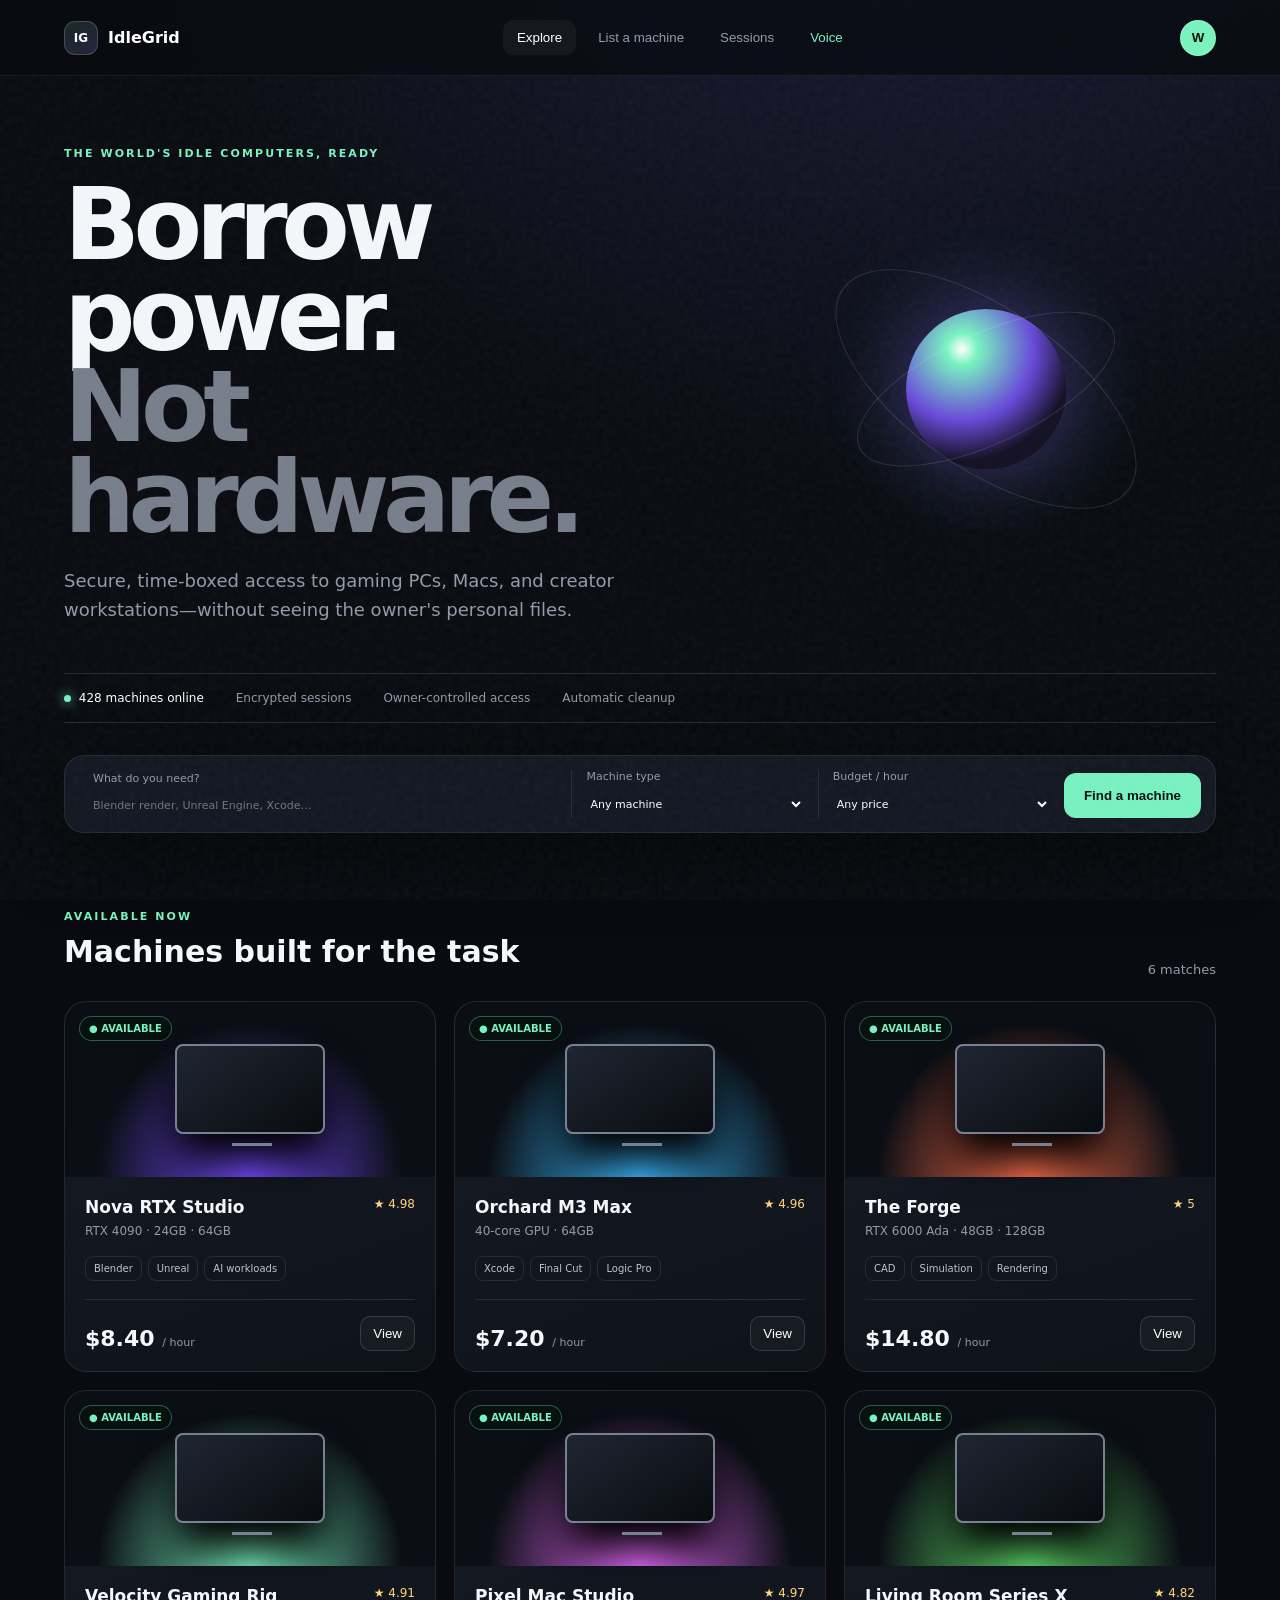
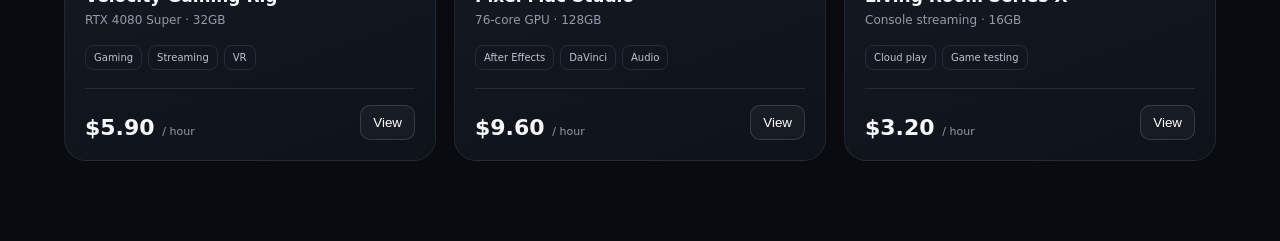
==== index.html @ f6d73a6f "Initial publication" ====
<!doctype html>
<html lang="en">
<head>
  <meta charset="UTF-8" />
  <meta name="viewport" content="width=device-width, initial-scale=1.0" />
  <meta name="theme-color" content="#090b10" />
  <title>IdleGrid — Borrow powerful machines by the hour</title>
  <link rel="stylesheet" href="styles.css" />
  <link rel="stylesheet" href="voice.css" />
</head>
<body>
  <div class="noise"></div>
  <header class="topbar">
    <a class="brand" href="#market"><span class="brand-mark">IG</span><span>IdleGrid</span></a>
    <nav>
      <button class="nav-link active" data-route="market">Explore</button>
      <button class="nav-link" data-route="earn">List a machine</button>
      <button class="nav-link" data-route="sessions">Sessions</button>
      <button class="nav-link voice-nav" data-route="voice">Voice</button>
    </nav>
    <button class="avatar" aria-label="Account">W</button>
  </header>

  <main>
    <section id="market" class="route active">
      <div class="hero">
        <div>
          <p class="eyebrow">THE WORLD'S IDLE COMPUTERS, READY</p>
          <h1>Borrow power.<br><span>Not hardware.</span></h1>
          <p class="hero-copy">Secure, time-boxed access to gaming PCs, Macs, and creator workstations—without seeing the owner's personal files.</p>
        </div>
        <div class="orb-wrap" aria-hidden="true"><div class="orb"></div><div class="orbit one"></div><div class="orbit two"></div></div>
      </div>

      <div class="trust-row">
        <span><i class="pulse"></i> 428 machines online</span>
        <span>Encrypted sessions</span><span>Owner-controlled access</span><span>Automatic cleanup</span>
      </div>

      <div class="search-panel">
        <label>What do you need?
          <input id="searchInput" type="search" placeholder="Blender render, Unreal Engine, Xcode…" />
        </label>
        <label>Machine type
          <select id="typeFilter"><option value="all">Any machine</option><option>Windows</option><option>Mac</option><option>Console</option></select>
        </label>
        <label>Budget / hour
          <select id="priceFilter"><option value="999">Any price</option><option value="5">Under $5</option><option value="10">Under $10</option><option value="20">Under $20</option></select>
        </label>
        <button id="searchBtn" class="primary">Find a machine</button>
      </div>

      <div class="section-head"><div><p class="eyebrow">AVAILABLE NOW</p><h2>Machines built for the task</h2></div><span id="resultCount"></span></div>
      <div id="machineGrid" class="machine-grid"></div>
    </section>

    <section id="earn" class="route">
      <div class="page-head"><p class="eyebrow">HOST ON IDLEGRID</p><h1>Put your idle machine to work.</h1><p>Choose when it is available. IdleGrid estimates demand, isolates guest sessions, and calculates your payout.</p></div>
      <div class="split">
        <form id="hostForm" class="glass form-card">
          <h2>List your machine</h2>
          <div class="field-grid">
            <label>Display name<input name="name" required placeholder="Studio Mac Ultra" /></label>
            <label>Device type<select name="type"><option>Windows</option><option>Mac</option><option>Console</option></select></label>
            <label>CPU<input name="cpu" required placeholder="Apple M3 Max" /></label>
            <label>GPU<input name="gpu" required placeholder="40-core GPU" /></label>
            <label>Memory (GB)<input name="ram" type="number" min="8" value="32" required /></label>
            <label>Availability / week<input name="hours" type="number" min="1" max="168" value="30" required /></label>
          </div>
          <label>Best for<input name="tasks" required placeholder="Video editing, Xcode, 3D rendering" /></label>
          <label class="check"><input name="isolated" type="checkbox" required /> I can enable a separate guest account or isolated virtual machine.</label>
          <button class="primary wide" type="submit">Calculate & publish</button>
          <p class="fine">Listings are saved on this device for demonstration. Identity, hardware, and network checks are required before a real listing goes live.</p>
        </form>
        <aside class="earn-card">
          <p class="eyebrow">ESTIMATED HOST EARNINGS</p><div class="big-number"><span>$</span><strong id="earnings">182</strong><small>/ month</small></div>
          <input id="earnSlider" type="range" min="5" max="80" value="30" />
          <div class="range-label"><span>5 hrs/week</span><span>80 hrs/week</span></div>
          <div class="economics"><div><span>Guest pays</span><b>$7.60/hr</b></div><div><span>You receive</span><b>$5.70/hr</b></div><div><span>IdleGrid</span><b>$1.90/hr</b></div></div>
          <p class="fine">Estimate uses a 75% host payout and expected utilization. Electricity and taxes are the host's responsibility.</p>
        </aside>
      </div>
    </section>

    <section id="sessions" class="route">
      <div class="page-head"><p class="eyebrow">YOUR ACTIVITY</p><h1>Sessions</h1><p>Bookings remain locked until the owner machine and approved remote-access provider are online.</p></div>
      <div id="sessionList" class="session-list"></div>
    </section>
    <section id="voice" class="route">
      <div class="page-head"><p class="eyebrow">IDLEGRID VOICE</p><h1>Listen to the plan.</h1><p>Hear the marketing forecast, advertising budget, and recommended launch strategy.</p></div>
      <div class="voice-panel"><button class="voice-orb" id="voiceOrb" aria-label="Play or pause reply"><span>▶</span></button><div class="voice-content"><p class="eyebrow">READ ALOUD</p><h2>IdleGrid marketing forecast</h2>
        <textarea id="voiceText" aria-label="Text to read aloud">IdleGrid's realistic twelve-month target is ten to fifteen thousand dollars in monthly recurring revenue. That assumes seven hundred fifty monthly renters, eight booked hours per renter, an average price of seven dollars and sixty cents per hour, and a twenty-five percent platform fee. This produces approximately eleven thousand four hundred dollars in monthly platform revenue. For a secure ninety-day pilot, plan on approximately one hundred fifty thousand dollars in total capital, including thirty thousand dollars for advertising and creative testing. Start by advertising on Reddit, YouTube creator channels, Google Search, TikTok, and Instagram. Recruit twenty-five to fifty verified machine owners before spending heavily to acquire renters. Focus first on Blender rendering, Unreal Engine builds, video exports, Xcode development, and high-end PC gaming. Scale advertising only after repeat bookings, successful sessions, and customer acquisition costs prove the business model.</textarea>
        <audio id="replyAudio" src="idlegrid-marketing-reply.wav" preload="metadata" controls></audio>
        <div class="voice-actions"><button id="playVoice" class="primary">▶ Play reply</button><button id="stopVoice" class="mini-btn">■ Stop</button><span class="voice-name">Microsoft David Desktop</span></div><p id="voiceStatus" class="fine">Audio loaded. Press Play to listen.</p></div></div>
    </section>
  </main>

  <div id="modal" class="modal" role="dialog" aria-modal="true" aria-labelledby="modalTitle" hidden>
    <div class="modal-card"><button id="closeModal" class="close" aria-label="Close">×</button><div id="modalBody"></div></div>
  </div>
  <div id="toast" class="toast" role="status"></div>
  <script src="app.js?v=2"></script>
  <script src="voice-player.js?v=2"></script>
</body>
</html>
---- styles.css ----
:root{--bg:#090b10;--card:#11151d;--card2:#171c26;--text:#f5f7fb;--muted:#929bab;--line:#252c39;--mint:#79f2c0;--purple:#a98cff;--orange:#ffb66e}*{box-sizing:border-box}html{scroll-behavior:smooth}body{margin:0;background:radial-gradient(circle at 70% -20%,#202044 0,transparent 36%),var(--bg);color:var(--text);font-family:Inter,ui-sans-serif,system-ui,-apple-system,Segoe UI,sans-serif;min-height:100vh}.noise{position:fixed;inset:0;opacity:.045;pointer-events:none;background-image:url("data:image/svg+xml,%3Csvg viewBox='0 0 180 180' xmlns='http://www.w3.org/2000/svg'%3E%3Cfilter id='n'%3E%3CfeTurbulence type='fractalNoise' baseFrequency='.8' numOctaves='4' stitchTiles='stitch'/%3E%3C/filter%3E%3Crect width='100%25' height='100%25' filter='url(%23n)'/%3E%3C/svg%3E")}.topbar{height:76px;display:flex;align-items:center;justify-content:space-between;padding:0 max(24px,5vw);border-bottom:1px solid #ffffff12;backdrop-filter:blur(20px);position:sticky;top:0;z-index:20;background:#090b10bb}.brand{display:flex;gap:10px;align-items:center;color:#fff;text-decoration:none;font-weight:750}.brand-mark{display:grid;place-items:center;width:34px;height:34px;border:1px solid #ffffff2b;border-radius:11px;background:linear-gradient(135deg,#79f2c022,#a98cff33);font-size:12px}.topbar nav{display:flex;gap:8px}.nav-link{border:0;background:transparent;color:var(--muted);padding:10px 14px;border-radius:10px;cursor:pointer}.nav-link:hover,.nav-link.active{color:#fff;background:#ffffff0b}.avatar{width:36px;height:36px;border-radius:50%;border:1px solid #ffffff33;color:#111;background:var(--mint);font-weight:800}.route{display:none;max-width:1320px;margin:auto;padding:0 max(24px,5vw) 80px}.route.active{display:block}.hero{min-height:430px;display:grid;grid-template-columns:1.2fr .8fr;align-items:center;padding:60px 0 30px}.eyebrow{font-size:11px;letter-spacing:.19em;font-weight:800;color:var(--mint)}h1{font-size:clamp(54px,7.8vw,108px);line-height:.91;letter-spacing:-.065em;margin:20px 0 24px;max-width:900px}h1 span{color:#777e8c}.hero-copy,.page-head>p:last-child{font-size:18px;line-height:1.6;color:var(--muted);max-width:650px}.orb-wrap{height:330px;position:relative;display:grid;place-items:center}.orb{width:160px;height:160px;border-radius:50%;background:radial-gradient(circle at 35% 25%,#fff 0,#79f2c0 10%,#694bd8 45%,#161326 70%);box-shadow:0 0 80px #7e5cff66,0 0 160px #79f2c022;animation:float 5s ease-in-out infinite}.orbit{position:absolute;border:1px solid #ffffff20;border-radius:50%;transform:rotate(-25deg)}.orbit.one{width:280px;height:110px}.orbit.two{width:350px;height:160px;transform:rotate(35deg)}@keyframes float{50%{transform:translateY(-16px) scale(1.03)}}.trust-row{border-top:1px solid var(--line);border-bottom:1px solid var(--line);padding:17px 0;display:flex;gap:32px;color:var(--muted);font-size:12px;flex-wrap:wrap}.trust-row span:first-child{color:#fff}.pulse{display:inline-block;width:7px;height:7px;background:var(--mint);border-radius:50%;box-shadow:0 0 12px var(--mint);margin-right:4px}.search-panel{margin:32px 0 66px;background:#121721;border:1px solid #ffffff14;border-radius:20px;padding:14px;display:grid;grid-template-columns:2fr 1fr 1fr auto;align-items:end;box-shadow:0 20px 70px #0008}.search-panel label,.form-card label{font-size:11px;color:var(--muted);display:grid;gap:8px;padding:0 14px}.search-panel label+label{border-left:1px solid var(--line)}input,select{font:inherit;color:#fff;background:transparent;border:0;outline:0;padding:6px 0}select option{background:#171c26}.primary{background:var(--mint);color:#08110e;border:0;border-radius:12px;padding:15px 20px;font-weight:800;cursor:pointer;transition:.2s}.primary:hover{transform:translateY(-2px);box-shadow:0 10px 30px #79f2c033}.section-head{display:flex;align-items:end;justify-content:space-between;margin-bottom:24px}.section-head h2,.form-card h2{font-size:30px;margin:8px 0}.section-head>span{color:var(--muted);font-size:13px}.machine-grid{display:grid;grid-template-columns:repeat(3,1fr);gap:18px}.machine{background:linear-gradient(160deg,#171c26,#0e1219);border:1px solid #ffffff13;border-radius:22px;overflow:hidden;transition:.25s;cursor:pointer}.machine:hover{transform:translateY(-5px);border-color:#79f2c055}.machine-visual{height:175px;position:relative;display:grid;place-items:center;background:radial-gradient(circle at 50% 100%,var(--glow),transparent 60%),#0b0e14}.device{width:150px;height:90px;border:2px solid #778192;border-radius:8px;background:linear-gradient(145deg,#1f2631,#090b10);box-shadow:0 25px 40px #000;position:relative}.device:after{content:"";position:absolute;bottom:-14px;left:55px;width:40px;height:12px;border-bottom:3px solid #778192}.status{position:absolute;top:14px;left:14px;padding:6px 9px;background:#07130fdd;border:1px solid #79f2c055;color:var(--mint);border-radius:20px;font-size:10px;font-weight:800}.machine-body{padding:20px}.machine-top{display:flex;justify-content:space-between;gap:10px}.machine h3{margin:0 0 7px;font-size:17px}.machine .spec{color:var(--muted);font-size:12px}.rating{font-size:12px;color:#ffd27c}.tags{display:flex;gap:6px;flex-wrap:wrap;margin:18px 0}.tag{font-size:10px;border:1px solid var(--line);padding:6px 8px;border-radius:8px;color:#bdc4d0}.price-row{display:flex;align-items:end;justify-content:space-between;border-top:1px solid var(--line);padding-top:16px}.price{font-size:22px;font-weight:800}.price small{font-size:11px;color:var(--muted);font-weight:400}.mini-btn{border:1px solid #ffffff24;background:#ffffff09;color:#fff;padding:9px 12px;border-radius:10px;cursor:pointer}.page-head{padding:80px 0 44px}.page-head h1{font-size:clamp(48px,6vw,80px)}.split{display:grid;grid-template-columns:1.4fr .8fr;gap:24px}.glass,.earn-card{background:#11151ddd;border:1px solid #ffffff14;border-radius:24px;padding:30px}.field-grid{display:grid;grid-template-columns:1fr 1fr;gap:18px}.form-card label{padding:0}.form-card input,.form-card select{background:#090c12;border:1px solid var(--line);border-radius:10px;padding:13px;margin-bottom:15px}.check{display:flex!important;grid-template-columns:auto 1fr!important;align-items:center;margin:10px 0 20px}.check input{margin:0}.wide{width:100%}.fine{color:#727c8c;font-size:11px;line-height:1.5}.earn-card{background:linear-gradient(150deg,#1b2230,#14131f);height:max-content;position:sticky;top:100px}.big-number{display:flex;align-items:baseline;margin:25px 0}.big-number span{font-size:28px;color:var(--mint)}.big-number strong{font-size:72px;letter-spacing:-.07em}.big-number small{color:var(--muted);margin-left:8px}.earn-card input{width:100%;accent-color:var(--mint)}.range-label{display:flex;justify-content:space-between;color:var(--muted);font-size:10px}.economics{margin:28px 0}.economics div{display:flex;justify-content:space-between;padding:13px 0;border-bottom:1px solid var(--line);color:var(--muted);font-size:13px}.economics b{color:#fff}.session-list{display:grid;gap:14px}.session{display:flex;align-items:center;justify-content:space-between;gap:20px;padding:22px;background:var(--card);border:1px solid var(--line);border-radius:18px}.session p{margin:5px 0;color:var(--muted);font-size:12px}.badge{font-size:10px;padding:7px 9px;border-radius:20px;background:#ffb66e16;color:var(--orange);border:1px solid #ffb66e44}.empty{text-align:center;padding:70px;border:1px dashed var(--line);border-radius:20px;color:var(--muted)}.modal{position:fixed;inset:0;background:#020307cc;backdrop-filter:blur(12px);z-index:50;display:grid;place-items:center;padding:20px}.modal[hidden]{display:none}.modal-card{width:min(560px,100%);max-height:90vh;overflow:auto;background:#151a23;border:1px solid #ffffff20;border-radius:24px;padding:34px;position:relative;box-shadow:0 30px 100px #000}.close{position:absolute;right:18px;top:14px;border:0;background:transparent;color:#fff;font-size:30px;cursor:pointer}.modal h2{font-size:31px;margin:10px 0}.booking-summary{background:#0b0e14;border-radius:14px;padding:16px;margin:20px 0}.booking-summary div{display:flex;justify-content:space-between;padding:8px;color:var(--muted)}.booking-summary b{color:#fff}.duration{display:grid;grid-template-columns:repeat(4,1fr);gap:8px}.duration button{border:1px solid var(--line);background:transparent;color:#fff;border-radius:9px;padding:10px;cursor:pointer}.duration button.active{border-color:var(--mint);color:var(--mint);background:#79f2c011}.warning{padding:13px;border-radius:10px;background:#ffb66e10;border:1px solid #ffb66e33;color:#e9bb8c;font-size:12px;line-height:1.5}.toast{position:fixed;right:24px;bottom:24px;background:#f5f7fb;color:#101218;padding:14px 18px;border-radius:12px;font-weight:700;transform:translateY(100px);opacity:0;transition:.3s;z-index:80}.toast.show{transform:none;opacity:1}@media(max-width:850px){.topbar nav{display:none}.hero{grid-template-columns:1fr}.orb-wrap{display:none}.search-panel{grid-template-columns:1fr}.search-panel label+label{border-left:0;border-top:1px solid var(--line);padding-top:12px}.machine-grid{grid-template-columns:1fr 1fr}.split{grid-template-columns:1fr}.earn-card{position:static}}@media(max-width:560px){.machine-grid,.field-grid{grid-template-columns:1fr}.hero{min-height:370px}.route{padding-inline:18px}.trust-row{gap:14px}.session{align-items:flex-start;flex-direction:column}h1{font-size:54px}}
---- voice.css ----
.voice-nav{color:var(--mint)!important}.voice-panel{display:grid;grid-template-columns:320px 1fr;gap:38px;align-items:center;background:linear-gradient(145deg,#171d29,#10131a);border:1px solid #ffffff18;border-radius:28px;padding:42px;box-shadow:0 30px 100px #0006}.voice-orb{border:0;color:white;width:260px;height:260px;border-radius:50%;display:grid;place-items:center;background:radial-gradient(circle at 35% 30%,#fff 0,#79f2c0 8%,#6851d8 42%,#17142c 68%);box-shadow:0 0 70px #805df466,0 0 140px #79f2c022;cursor:pointer;transition:.25s}.voice-orb span{font-size:44px;margin-left:8px;text-shadow:0 3px 15px #000}.voice-orb.speaking{animation:speak 1.3s ease-in-out infinite}.voice-content h2{font-size:34px;margin:8px 0 18px}.voice-content textarea{width:100%;min-height:230px;resize:vertical;border:1px solid var(--line);border-radius:15px;background:#090c12;color:#c4ccd8;padding:18px;line-height:1.6;font:inherit}.voice-actions{display:flex;gap:10px;align-items:center;margin-top:16px;flex-wrap:wrap}.voice-actions select{background:#0a0d13;border:1px solid var(--line);border-radius:10px;padding:12px;max-width:260px}@keyframes speak{50%{transform:scale(1.045);box-shadow:0 0 95px #805df488,0 0 180px #79f2c044}}@media(max-width:760px){.voice-panel{grid-template-columns:1fr}.voice-orb{width:190px;height:190px;margin:auto}}
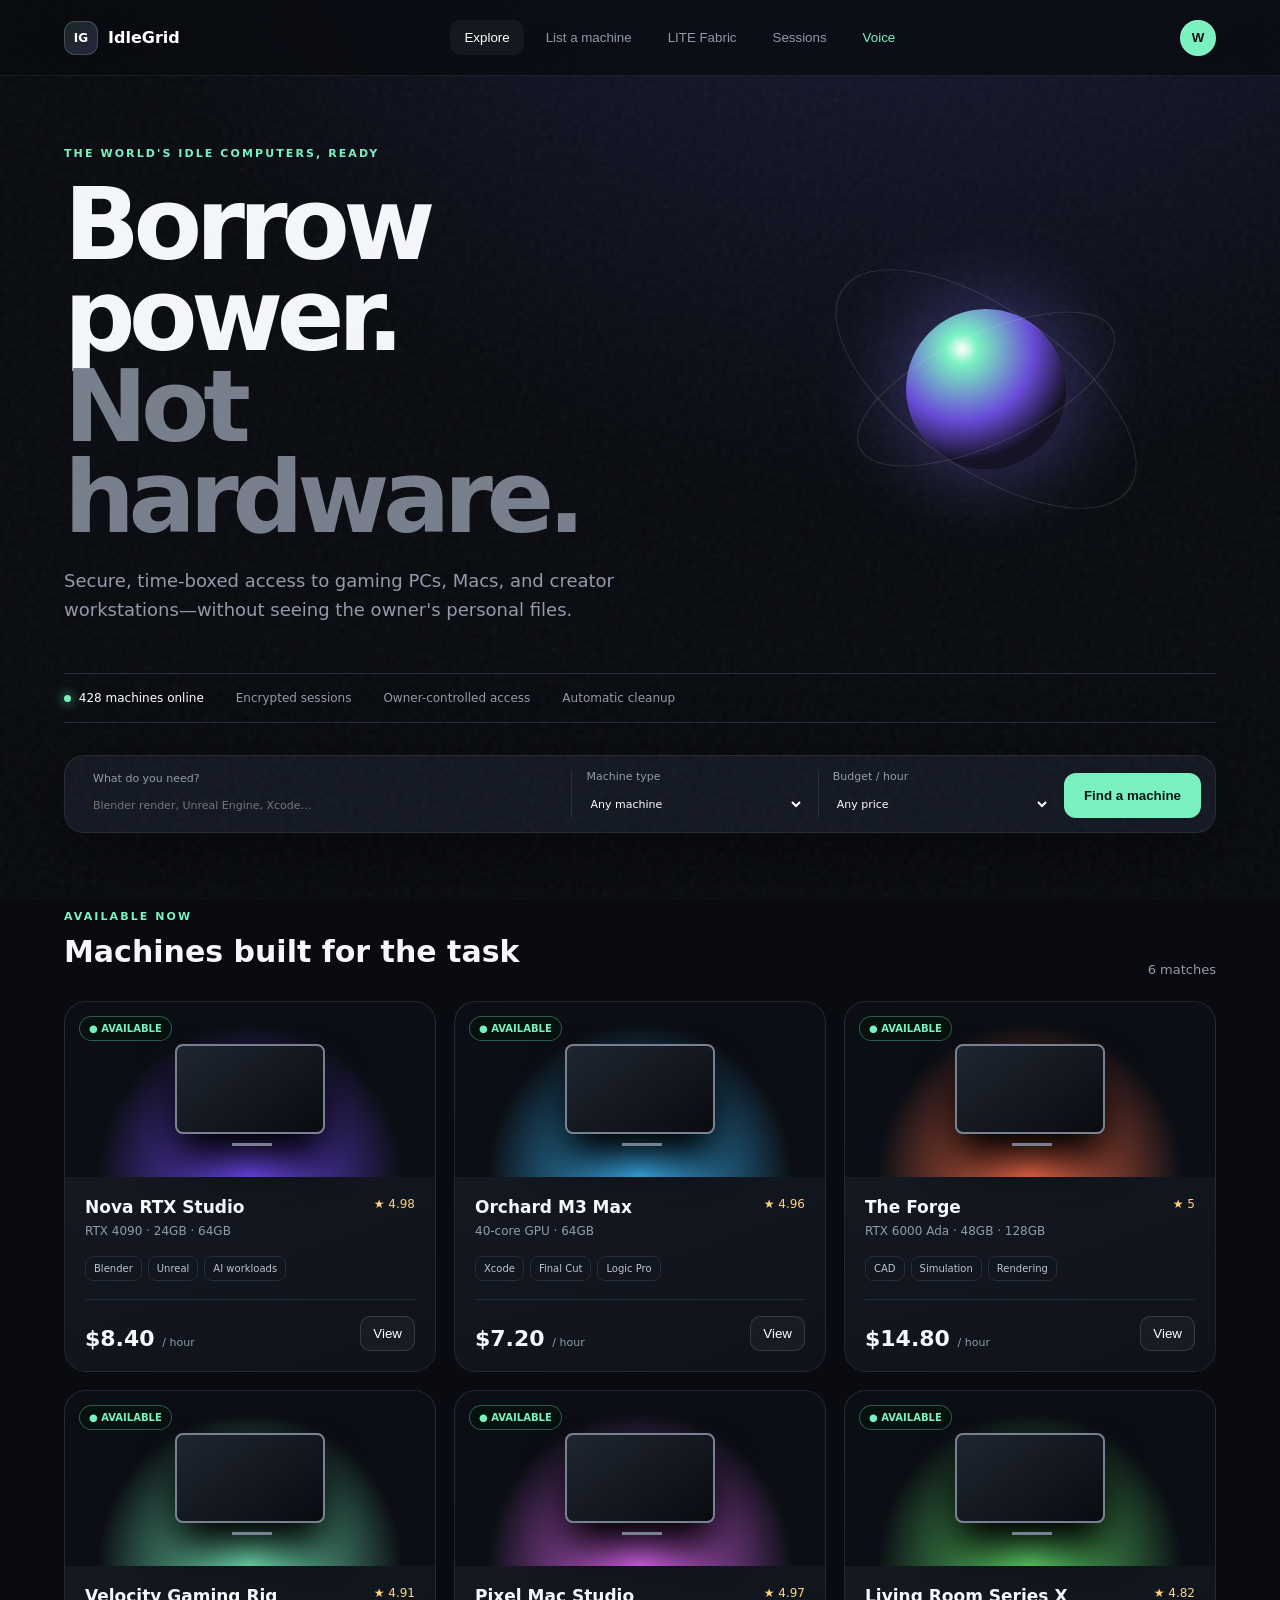
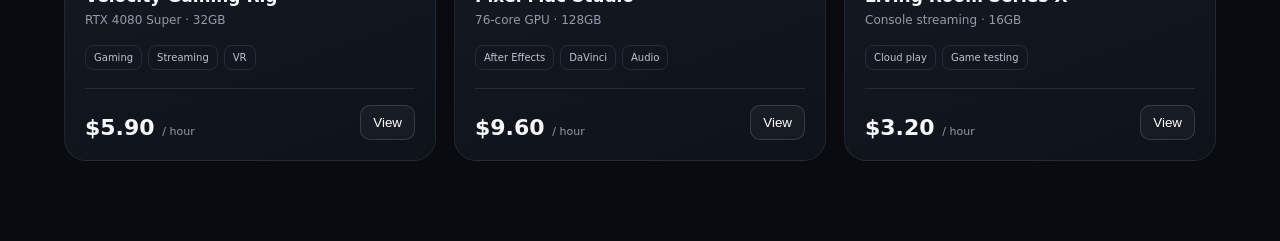
==== commit 029512d7: "Add protected capacity and LITE routing" ====
--- a/index.html
+++ b/index.html
@@ -7,6 +7,7 @@
   <title>IdleGrid — Borrow powerful machines by the hour</title>
   <link rel="stylesheet" href="styles.css" />
   <link rel="stylesheet" href="voice.css" />
+  <link rel="stylesheet" href="lite.css?v=1" />
 </head>
 <body>
   <div class="noise"></div>
@@ -15,6 +16,7 @@
     <nav>
       <button class="nav-link active" data-route="market">Explore</button>
       <button class="nav-link" data-route="earn">List a machine</button>
+      <button class="nav-link" data-route="fabric">LITE Fabric</button>
       <button class="nav-link" data-route="sessions">Sessions</button>
       <button class="nav-link voice-nav" data-route="voice">Voice</button>
     </nav>
@@ -66,6 +68,8 @@
             <label>GPU<input name="gpu" required placeholder="40-core GPU" /></label>
             <label>Memory (GB)<input name="ram" type="number" min="8" value="32" required /></label>
             <label>Availability / week<input name="hours" type="number" min="1" max="168" value="30" required /></label>
+            <label>Sharing mode<select name="sharing"><option value="shared">Shared capacity — keep using my PC</option><option value="exclusive">Exclusive session — whole guest VM</option><option value="storage">Virtual volume only — sandboxed data</option></select></label>
+            <label>Guest virtual disk (GB)<input name="disk" type="number" min="20" max="2048" value="100" required /></label>
           </div>
           <label>Best for<input name="tasks" required placeholder="Video editing, Xcode, 3D rendering" /></label>
           <label class="check"><input name="isolated" type="checkbox" required /> I can enable a separate guest account or isolated virtual machine.</label>
@@ -79,6 +83,68 @@
           <div class="economics"><div><span>Guest pays</span><b>$7.60/hr</b></div><div><span>You receive</span><b>$5.70/hr</b></div><div><span>IdleGrid</span><b>$1.90/hr</b></div></div>
           <p class="fine">Estimate uses a 75% host payout and expected utilization. Electricity and taxes are the host's responsibility.</p>
         </aside>
+      </div>
+    </section>
+
+    <section id="fabric" class="route">
+      <div class="page-head fabric-head">
+        <div>
+          <p class="eyebrow">IDLEGRID LITE FABRIC · DESIGN PROTOTYPE</p>
+          <h1>One grid.<br><span>Right-sized compute.</span></h1>
+          <p>Route ordinary jobs to efficient Linux microVMs, share a protected slice of a donor machine, or reserve an entire high-performance system only when the work demands it.</p>
+        </div>
+        <div class="live-pill"><i class="pulse"></i> Scheduler simulation online</div>
+      </div>
+
+      <div class="fabric-flow" aria-label="IdleGrid routing architecture">
+        <div class="flow-node intake"><small>01 · INTAKE</small><strong>User or AI agent task</strong><span>Signed workload + policy</span></div>
+        <span class="flow-arrow">→</span>
+        <div class="flow-node brain"><small>02 · CLASSIFY</small><strong>Grid Router</strong><span>Cost · risk · latency · demand</span></div>
+        <span class="flow-arrow">→</span>
+        <div class="pool-stack">
+          <div class="flow-node lite"><small>LITE</small><strong>Linux microVM pool</strong><span>Web · office · agents</span></div>
+          <div class="flow-node shared"><small>SHARED</small><strong>Donor capacity slice</strong><span>Builds · data · CPU work</span></div>
+          <div class="flow-node exclusive"><small>EXCLUSIVE</small><strong>Whole guest machine</strong><span>GPU · gaming · creative</span></div>
+        </div>
+      </div>
+
+      <div class="fabric-grid">
+        <form id="routerForm" class="glass fabric-card">
+          <div class="card-title"><div><p class="eyebrow">WORKLOAD ROUTER</p><h2>Where should this task run?</h2></div><span class="demo-badge">SIMULATION</span></div>
+          <label>Task type
+            <select id="taskType"><option value="web">Web serving / API</option><option value="office">Office administration</option><option value="agent">AI agent / automation</option><option value="build">Software build</option><option value="data">Data processing</option><option value="creative">3D / video production</option><option value="gaming">Interactive gaming</option></select>
+          </label>
+          <div class="field-grid compact-fields">
+            <label>CPU cores<input id="routeCpu" type="number" min="1" max="64" value="2" /></label>
+            <label>Memory (GB)<input id="routeRam" type="number" min="1" max="256" value="4" /></label>
+            <label>GPU<select id="routeGpu"><option value="none">Not required</option><option value="light">Light acceleration</option><option value="high">High-performance GPU</option></select></label>
+            <label>Interaction<select id="routeLatency"><option value="batch">Background / batch</option><option value="normal">Normal</option><option value="realtime">Real-time</option></select></label>
+          </div>
+          <button class="primary wide" type="submit">Route this workload</button>
+          <div id="routeResult" class="route-result" aria-live="polite">
+            <span class="route-icon">L</span><div><small>RECOMMENDED ENVIRONMENT</small><h3>IdleGrid LITE Linux Pool</h3><p>Lowest-cost match for a small, non-GPU workload.</p></div>
+          </div>
+        </form>
+
+        <form id="capacityForm" class="glass fabric-card">
+          <div class="card-title"><div><p class="eyebrow">OWNER SAFE SHARE</p><h2>Keep your computer usable.</h2></div><span id="capacityStatus" class="saved-state">UNSAVED</span></div>
+          <label>Protection profile
+            <select id="capacityProfile"><option value="balanced">Balanced — owner always has priority</option><option value="quiet">Quiet — lowest heat and fan noise</option><option value="max">Maximum share — only while owner is idle</option></select>
+          </label>
+          <div class="quota"><div><span>Guest CPU cap</span><b id="cpuValue">4 cores</b></div><input id="cpuQuota" type="range" min="1" max="16" value="4" /></div>
+          <div class="quota"><div><span>Guest memory cap</span><b id="ramValue">8 GB</b></div><input id="ramQuota" type="range" min="2" max="64" step="2" value="8" /></div>
+          <div class="quota"><div><span>Encrypted virtual disk</span><b id="diskValue">100 GB</b></div><input id="diskQuota" type="range" min="20" max="1000" step="20" value="100" /></div>
+          <div class="owner-reserve"><small>ALWAYS RESERVED FOR OWNER</small><div><span id="ownerCpu">12 CPU cores</span><span id="ownerRam">56 GB memory</span><span>Private drives: never shared</span></div></div>
+          <label class="check"><input id="autoReclaim" type="checkbox" checked /> Pause or migrate the guest automatically when owner demand rises.</label>
+          <button class="primary wide" type="submit">Save protected capacity</button>
+        </form>
+      </div>
+
+      <div class="safety-strip">
+        <div><b>No raw drive access</b><span>Renters see an encrypted virtual disk—not the host partition.</span></div>
+        <div><b>Owner-first reclaim</b><span>Pressure or heat triggers pause, migration, or shutdown.</span></div>
+        <div><b>Zero-trust sessions</b><span>Signed images, filtered network, audit trail, and kill switch.</span></div>
+        <div><b>Honest boundary</b><span>This page simulates policy; a signed host agent is still required.</span></div>
       </div>
     </section>
 
@@ -99,7 +165,7 @@
     <div class="modal-card"><button id="closeModal" class="close" aria-label="Close">×</button><div id="modalBody"></div></div>
   </div>
   <div id="toast" class="toast" role="status"></div>
-  <script src="app.js?v=2"></script>
-  <script src="voice-player.js?v=2"></script>
+  <script src="app.js?v=4"></script>
+  <script src="voice-player.js?v=3"></script>
 </body>
 </html>
--- a/lite.css
+++ b/lite.css
@@ -0,0 +1,5 @@
+/* IdleGrid LITE Fabric */
+.fabric-head{display:flex;align-items:end;justify-content:space-between;gap:28px}.fabric-head h1{margin-bottom:18px}.live-pill{white-space:nowrap;border:1px solid #79f2c044;background:#79f2c00d;color:#b8f8dc;border-radius:999px;padding:10px 14px;font-size:11px}.fabric-flow{display:grid;grid-template-columns:1fr auto 1fr auto 1.25fr;align-items:center;gap:16px;margin-bottom:26px}.flow-node{min-height:120px;border:1px solid #ffffff16;border-radius:20px;padding:20px;display:flex;flex-direction:column;justify-content:center;background:linear-gradient(145deg,#171c26,#0b0e14);box-shadow:inset 0 1px #ffffff08}.flow-node small{color:var(--mint);font-weight:800;letter-spacing:.13em;font-size:9px}.flow-node strong{font-size:16px;margin:8px 0}.flow-node span{font-size:11px;color:var(--muted)}.flow-node.brain{background:radial-gradient(circle at 50% 100%,#7d58c933,transparent 60%),#12141d;border-color:#a98cff55}.flow-arrow{color:#5c6473;font-size:24px}.pool-stack{display:grid;gap:7px}.pool-stack .flow-node{min-height:0;padding:13px 16px;display:grid;grid-template-columns:54px 1fr;column-gap:8px}.pool-stack .flow-node small{grid-row:1/3;align-self:center}.pool-stack .flow-node strong{margin:0;font-size:13px}.pool-stack .flow-node span{grid-column:2}.flow-node.lite{border-color:#79f2c044}.flow-node.shared{border-color:#3dbbff44}.flow-node.exclusive{border-color:#ffb66e44}.fabric-grid{display:grid;grid-template-columns:1fr 1fr;gap:22px}.fabric-card{padding:26px}.fabric-card h2{font-size:25px;margin:6px 0 24px}.fabric-card>label{display:grid;gap:8px;color:var(--muted);font-size:11px}.fabric-card input,.fabric-card select{background:#090c12;border:1px solid var(--line);border-radius:10px;padding:13px;margin-bottom:15px}.card-title{display:flex;justify-content:space-between;gap:16px}.demo-badge,.saved-state{height:max-content;font-size:9px;font-weight:800;letter-spacing:.1em;border:1px solid #ffb66e55;color:var(--orange);border-radius:999px;padding:7px 9px}.saved-state.is-saved{color:var(--mint);border-color:#79f2c055}.compact-fields{gap:10px 14px}.compact-fields label{font-size:10px;color:var(--muted);display:grid;gap:5px}.route-result{margin-top:18px;border:1px solid #79f2c044;background:#79f2c00b;border-radius:18px;padding:18px;display:flex;gap:15px;align-items:flex-start;transition:.3s}.route-result.shared-result{border-color:#3dbbff55;background:#3dbbff0b}.route-result.exclusive-result{border-color:#ffb66e55;background:#ffb66e0b}.route-icon{width:38px;height:38px;border-radius:11px;background:var(--mint);display:grid;place-items:center;color:#08110e;font-weight:900;flex:none}.shared-result .route-icon{background:#3dbbff}.exclusive-result .route-icon{background:var(--orange)}.route-result small{font-size:8px;letter-spacing:.14em;color:var(--muted)}.route-result h3{margin:4px 0;font-size:16px}.route-result p{font-size:11px;color:var(--muted);margin:0;line-height:1.5}.route-meta{display:flex;gap:6px;flex-wrap:wrap;margin-top:10px}.route-meta span{border:1px solid var(--line);padding:4px 7px;border-radius:6px;font-size:9px;color:#c8cfda}.quota{margin:9px 0 15px}.quota>div{display:flex;justify-content:space-between;font-size:11px;color:var(--muted)}.quota b{color:#fff}.quota input{width:100%;padding:0;margin:10px 0 0;accent-color:var(--mint);border:0}.owner-reserve{background:#090c12;border:1px solid #79f2c033;border-radius:14px;padding:15px;margin:18px 0}.owner-reserve small{font-size:8px;letter-spacing:.14em;color:var(--mint)}.owner-reserve div{display:flex;gap:7px;flex-wrap:wrap;margin-top:10px}.owner-reserve span{font-size:9px;padding:6px 8px;border-radius:7px;background:#ffffff08;color:#cdd5e1}.safety-strip{display:grid;grid-template-columns:repeat(4,1fr);gap:1px;margin-top:24px;border:1px solid var(--line);border-radius:18px;overflow:hidden;background:var(--line)}.safety-strip div{background:#0f131a;padding:18px;display:grid;gap:7px}.safety-strip b{font-size:12px}.safety-strip span{font-size:10px;line-height:1.5;color:var(--muted)}
+@media(max-width:1000px){.fabric-flow{grid-template-columns:1fr auto 1fr}.fabric-flow>.flow-arrow:nth-of-type(2),.pool-stack{grid-column:1/4}.pool-stack{grid-template-columns:repeat(3,1fr)}.pool-stack .flow-node{display:flex}.fabric-grid{grid-template-columns:1fr}.safety-strip{grid-template-columns:1fr 1fr}}
+@media(max-width:850px){.topbar nav{display:flex;overflow-x:auto}.nav-link{white-space:nowrap;padding:9px}}
+@media(max-width:720px){.fabric-head{display:block}.live-pill{display:inline-block;margin-top:8px}.fabric-flow{grid-template-columns:1fr}.fabric-flow>.flow-arrow{transform:rotate(90deg);text-align:center}.pool-stack,.fabric-flow>.flow-arrow:nth-of-type(2){grid-column:auto}.pool-stack{grid-template-columns:1fr}.safety-strip{grid-template-columns:1fr}.topbar{padding-inline:18px}.avatar{display:none}.topbar{height:auto;min-height:68px;gap:10px}.brand span:last-child{display:none}}
